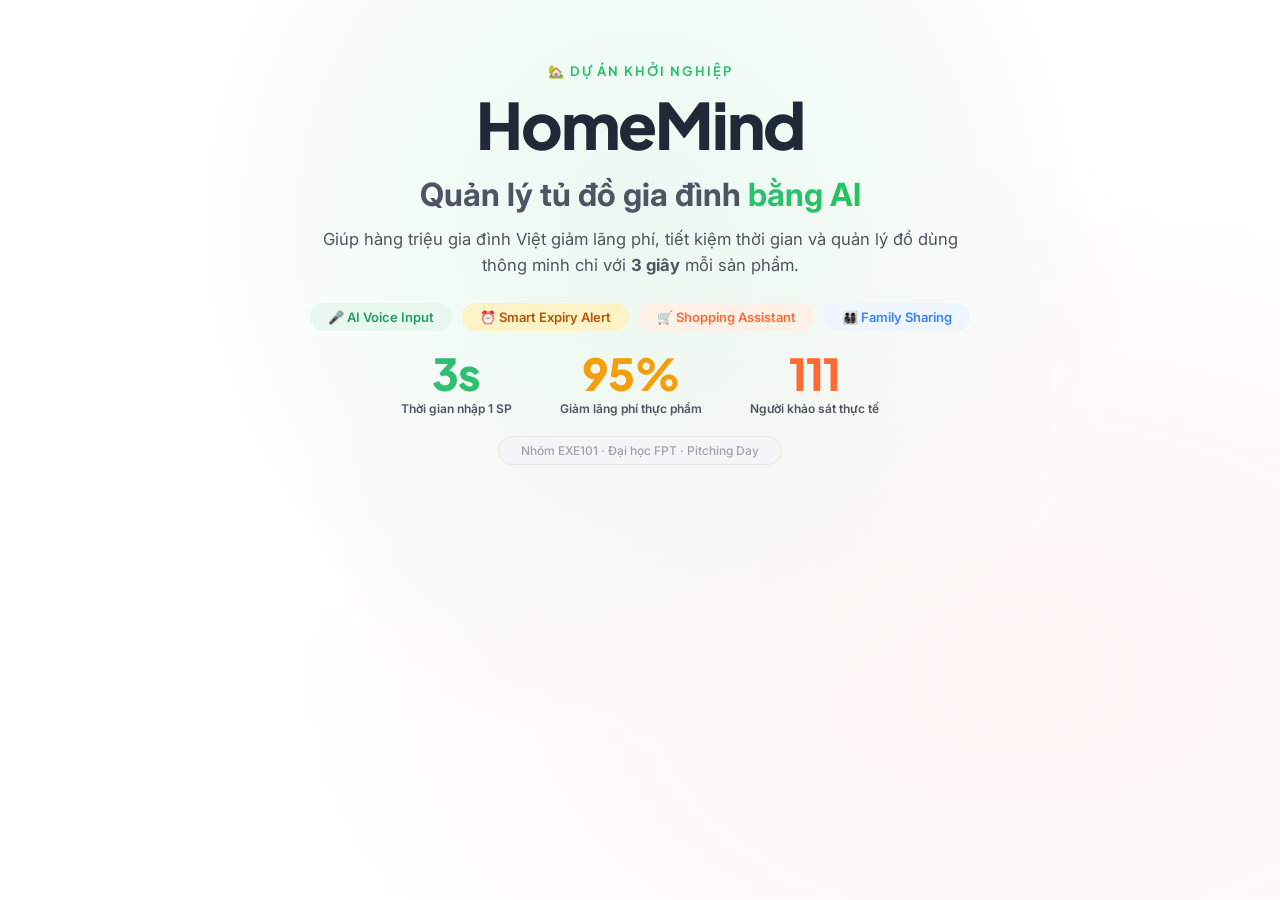
==== slide01.html @ c4db8494 "first commit" ====
<!DOCTYPE html><html lang="vi"><head><meta charset="UTF-8"><meta name="viewport" content="width=device-width,initial-scale=1.0"><title>HomeMind - Slide 1: Opening</title><link rel="stylesheet" href="assets/css/style.css"></head><body style="overflow:auto;"><section class="slide slide-opening active" style="overflow-y:auto;justify-content:flex-start;padding-top:60px;"><div class="slide-inner text-center"><span class="eyebrow">🏡 DỰ ÁN KHỞI NGHIỆP</span><h1>HomeMind</h1><div style="font-size:clamp(20px,2.5vw,32px);font-weight:700;color:var(--text-secondary);margin-bottom:12px;">Quản lý tủ đồ gia đình <span class="text-gradient">bằng AI</span></div><p class="lead mx-auto" style="max-width:640px;">Giúp hàng triệu gia đình Việt giảm lãng phí, tiết kiệm thời gian và quản lý đồ dùng thông minh chỉ với <strong>3 giây</strong> mỗi sản phẩm.</p><div style="margin:20px 0;display:flex;gap:10px;justify-content:center;flex-wrap:wrap;"><span class="tag" style="font-size:13px;padding:6px 18px;">🎤 AI Voice Input</span><span class="tag tag-gold" style="font-size:13px;padding:6px 18px;">⏰ Smart Expiry Alert</span><span class="tag tag-orange" style="font-size:13px;padding:6px 18px;">🛒 Shopping Assistant</span><span class="tag tag-blue" style="font-size:13px;padding:6px 18px;">👨‍👩‍👧‍👦 Family Sharing</span></div><div class="stat-row" style="gap:48px;"><div><div class="stat-value">3s</div><div class="stat-label">Thời gian nhập 1 SP</div></div><div><div class="stat-value gold">95%</div><div class="stat-label">Giảm lãng phí thực phẩm</div></div><div><div class="stat-value accent">111</div><div class="stat-label">Người khảo sát thực tế</div></div></div><div style="margin-top:20px;"><span style="display:inline-block;padding:6px 22px;border-radius:999px;border:1px solid var(--border);font-size:12px;color:var(--text-muted);background:var(--bg-soft);font-weight:500;">Nhóm EXE101 · Đại học FPT · Pitching Day</span></div></div></section></body></html>
---- assets/css/style.css ----
/* ══════════════════════════════════════════════════════════════════
   HomeMind Pitch Deck — Design System
   Inspired by: Keynote · Linear · Stripe · Airbnb
   ══════════════════════════════════════════════════════════════════ */

/* ─── Fonts ─── */
@import url('https://fonts.googleapis.com/css2?family=Inter:wght@300;400;500;600;700;800;900&family=Plus+Jakarta+Sans:wght@400;500;600;700;800&display=swap');

:root {
  --primary: #2FBF71;
  --primary-dark: #249C5C;
  --primary-light: #E8F8EF;
  --accent: #FF6B35;
  --accent-light: #FFF0E8;
  --white: #FFFFFF;
  --bg: #FAFBFC;
  --bg-card: #FFFFFF;
  --bg-soft: #F4F5F7;
  --border: #E5E7EB;
  --border-light: #F3F4F6;
  --text: #1F2937;
  --text-secondary: #4B5563;
  --text-muted: #9CA3AF;
  --danger: #EF4444;
  --warning: #F59E0B;
  --info: #3B82F6;
  --gold: #F59E0B;
  --gold-light: #FEF3C7;
  --radius-sm: 8px;
  --radius-md: 12px;
  --radius-lg: 16px;
  --radius-xl: 24px;
  --radius-full: 999px;
  --shadow-sm: 0 1px 3px rgba(0,0,0,0.06);
  --shadow-md: 0 4px 16px rgba(0,0,0,0.08);
  --shadow-lg: 0 8px 32px rgba(0,0,0,0.1);
  --shadow-xl: 0 16px 48px rgba(0,0,0,0.12);
  --font-heading: 'Plus Jakarta Sans', 'Inter', system-ui, -apple-system, sans-serif;
  --font-body: 'Inter', system-ui, -apple-system, sans-serif;
  --max-width: 1140px;
  --slide-padding: 40px 60px;
}

/* ─── Dark Mode Color Token Overrides ─── */
[data-theme="dark"] {
  --bg: #0B0F17;
  --bg-card: #151D2A;
  --bg-soft: #1E2838;
  --white: #0B0F17;
  --border: #2A364F;
  --border-light: #222D42;
  --text: #F3F4F6;
  --text-secondary: #9CA3AF;
  --text-muted: #6B7280;
  --primary-light: rgba(47, 191, 113, 0.15);
  --accent-light: rgba(255, 107, 53, 0.15);
  --shadow-sm: 0 2px 6px rgba(0,0,0,0.3);
  --shadow-md: 0 6px 20px rgba(0,0,0,0.4);
  --shadow-lg: 0 10px 36px rgba(0,0,0,0.5);
}

[data-theme="dark"] body {
  background: #0B0F17;
  color: #F3F4F6;
}

[data-theme="dark"] .slide-branding {
  background: rgba(21, 29, 42, 0.88);
  border-color: #2A364F;
  box-shadow: 0 4px 16px rgba(0, 0, 0, 0.3);
}

[data-theme="dark"] .slide-nav {
  background: rgba(21, 29, 42, 0.9);
  border-color: #2A364F;
  box-shadow: 0 8px 32px rgba(0, 0, 0, 0.5);
}

[data-theme="dark"] .slide::before {
  background: 
    radial-gradient(circle at 10% 20%, rgba(47, 191, 113, 0.08) 0%, transparent 45%),
    radial-gradient(circle at 90% 80%, rgba(255, 107, 53, 0.06) 0%, transparent 45%);
}

[data-theme="dark"] .slide-opening::before {
  background: 
    radial-gradient(ellipse at 50% 25%, rgba(47, 191, 113, 0.14) 0%, transparent 60%),
    radial-gradient(ellipse at 80% 75%, rgba(255, 107, 53, 0.09) 0%, transparent 60%);
}

[data-theme="dark"] .slide-dot {
  background: #2A364F;
}

[data-theme="dark"] .chart-card {
  background: #151D2A;
  border-color: #2A364F;
}

[data-theme="dark"] .chart-grid-line {
  background: #222D42;
}

[data-theme="dark"] .chart-pill-value {
  background: #1E2838;
  border-color: #2A364F;
  color: #F3F4F6;
}

*, *::before, *::after {
  box-sizing: border-box;
  margin: 0;
  padding: 0;
}

html {
  scroll-behavior: smooth;
}

body {
  font-family: var(--font-body);
  background: var(--white);
  color: var(--text);
  overflow: hidden;
  height: 100vh;
  width: 100vw;
  -webkit-font-smoothing: antialiased;
}

/* ─── Top Right Slide Branding Logos ─── */
.slide-branding {
  position: absolute;
  top: 24px;
  right: 36px;
  display: flex;
  align-items: center;
  gap: 14px;
  z-index: 100;
  background: rgba(255, 255, 255, 0.92);
  backdrop-filter: blur(14px) saturate(1.6);
  -webkit-backdrop-filter: blur(14px) saturate(1.6);
  padding: 8px 22px;
  border-radius: var(--radius-full);
  border: 1.5px solid var(--border);
  box-shadow: 0 4px 16px rgba(0, 0, 0, 0.07);
  transition: all 0.3s ease;
}

.slide-branding:hover {
  box-shadow: 0 6px 20px rgba(0, 0, 0, 0.1);
  border-color: rgba(47, 191, 113, 0.45);
  transform: translateY(-2px);
}

.brand-logo-fpt {
  height: 38px;
  width: auto;
  object-fit: contain;
  display: block;
}

.brand-divider {
  width: 1.5px;
  height: 28px;
  background: var(--border);
}

.brand-logo-project {
  height: 42px;
  width: auto;
  object-fit: contain;
  display: block;
}

/* ─── Slide Navigation ─── */
.slide-nav {
  position: fixed;
  bottom: 24px;
  left: 50%;
  transform: translateX(-50%);
  display: flex;
  align-items: center;
  gap: 12px;
  z-index: 1000;
  background: rgba(255, 255, 255, 0.9);
  backdrop-filter: blur(16px) saturate(1.5);
  -webkit-backdrop-filter: blur(16px) saturate(1.5);
  padding: 8px 20px;
  border-radius: var(--radius-full);
  border: 1px solid var(--border);
  box-shadow: var(--shadow-lg);
}

.slide-nav button {
  background: none;
  border: none;
  color: var(--text-secondary);
  cursor: pointer;
  height: 36px;
  padding: 0 12px;
  border-radius: var(--radius-full);
  display: flex;
  align-items: center;
  justify-content: center;
  font-size: 13px;
  font-weight: 600;
  transition: all 0.2s ease;
}

.slide-nav button:hover {
  background: var(--bg-soft);
  color: var(--text);
}

.slide-dots {
  display: flex;
  gap: 6px;
  align-items: center;
}

.slide-dot {
  width: 8px;
  height: 8px;
  border-radius: 50%;
  background: var(--border);
  cursor: pointer;
  transition: all 0.3s cubic-bezier(0.4, 0, 0.2, 1);
}

.slide-dot:hover {
  background: var(--text-muted);
}

.slide-dot.active {
  background: var(--primary);
  width: 24px;
  border-radius: 4px;
}

.slide-counter {
  font-size: 12px;
  color: var(--text-muted);
  font-weight: 600;
  min-width: 54px;
  text-align: center;
  font-family: var(--font-heading);
}

.auto-btn {
  background: var(--primary) !important;
  color: #fff !important;
  font-size: 12px !important;
  padding: 0 14px !important;
  font-weight: 600;
}

.auto-btn:hover {
  background: var(--primary-dark) !important;
  color: #fff !important;
}

.auto-btn.playing {
  background: var(--text-secondary) !important;
}

.fullscreen-btn {
  border: 1px solid var(--border) !important;
  font-size: 14px !important;
}

/* ─── Slides Wrapper & Layout ─── */
.slides-wrapper {
  display: flex;
  transition: transform 0.6s cubic-bezier(0.16, 1, 0.3, 1);
  height: 100vh;
  width: 100vw;
}

.slide {
  min-width: 100vw;
  height: 100vh;
  display: flex;
  flex-direction: column;
  justify-content: center;
  align-items: center;
  padding: 20px 48px 80px 48px;
  position: relative;
  overflow-y: auto;
}

.slide-inner {
  max-width: var(--max-width);
  width: 100%;
  margin: 0 auto;
  position: relative;
  z-index: 2;
}

.slide::before {
  content: '';
  position: absolute;
  top: 0;
  left: 0;
  right: 0;
  bottom: 0;
  background: 
    radial-gradient(circle at 10% 20%, rgba(47, 191, 113, 0.05) 0%, transparent 40%),
    radial-gradient(circle at 90% 80%, rgba(255, 107, 53, 0.04) 0%, transparent 40%);
  pointer-events: none;
  z-index: 0;
}

.slide-opening::before {
  background: 
    radial-gradient(ellipse at 50% 25%, rgba(47, 191, 113, 0.1) 0%, transparent 55%),
    radial-gradient(ellipse at 80% 75%, rgba(255, 107, 53, 0.06) 0%, transparent 55%);
}

.slide-closing::before {
  background: 
    radial-gradient(ellipse at 50% 40%, rgba(47, 191, 113, 0.09) 0%, transparent 60%);
}

/* ─── Typography & Headings ─── */
.eyebrow {
  font-family: var(--font-heading);
  font-size: 13px;
  font-weight: 700;
  text-transform: uppercase;
  letter-spacing: 2px;
  color: var(--primary);
  margin-bottom: 10px;
  display: inline-block;
}

.eyebrow-accent {
  color: var(--accent);
}

h1 {
  font-family: var(--font-heading);
  font-size: clamp(38px, 5vw, 68px);
  font-weight: 800;
  line-height: 1.12;
  letter-spacing: -0.03em;
  margin-bottom: 14px;
}

h2 {
  font-family: var(--font-heading);
  font-size: clamp(26px, 3.2vw, 42px);
  font-weight: 800;
  line-height: 1.2;
  letter-spacing: -0.02em;
  margin-bottom: 16px;
}

h3 {
  font-family: var(--font-heading);
  font-size: clamp(18px, 1.8vw, 24px);
  font-weight: 700;
  margin-bottom: 10px;
}

h4 {
  font-family: var(--font-heading);
  font-size: 15px;
  font-weight: 700;
  margin-bottom: 8px;
}

.lead {
  font-size: clamp(14px, 1.3vw, 18px);
  color: var(--text-secondary);
  line-height: 1.6;
  max-width: 720px;
  margin-bottom: 24px;
}

.text-gradient {
  background: linear-gradient(135deg, var(--primary), #22C55E);
  -webkit-background-clip: text;
  -webkit-text-fill-color: transparent;
  background-clip: text;
}

.text-gradient-accent {
  background: linear-gradient(135deg, var(--accent), #FF8A65);
  -webkit-background-clip: text;
  -webkit-text-fill-color: transparent;
  background-clip: text;
}

.text-gradient-gold {
  background: linear-gradient(135deg, #D97706, #F59E0B);
  -webkit-background-clip: text;
  -webkit-text-fill-color: transparent;
  background-clip: text;
}

.text-center { text-align: center; }
.mx-auto { margin-left: auto; margin-right: auto; }

/* ─── Grid & Card Layouts ─── */
.grid-2 { display: grid; grid-template-columns: 1fr 1fr; gap: 20px; }
.grid-3 { display: grid; grid-template-columns: 1fr 1fr 1fr; gap: 16px; }
.grid-4 { display: grid; grid-template-columns: repeat(4, 1fr); gap: 16px; }

.card {
  background: var(--bg-card);
  border: 1px solid var(--border);
  border-radius: var(--radius-lg);
  padding: 22px 24px;
  transition: all 0.25s ease;
  box-shadow: var(--shadow-sm);
}

.card:hover {
  border-color: rgba(47, 191, 113, 0.35);
  transform: translateY(-2px);
  box-shadow: var(--shadow-md);
}

.card-icon {
  font-size: 28px;
  margin-bottom: 10px;
  display: block;
}

.card-title {
  font-family: var(--font-heading);
  font-size: 15px;
  font-weight: 700;
  margin-bottom: 6px;
}

.card-desc {
  font-size: 13px;
  color: var(--text-secondary);
  line-height: 1.6;
}

.card-highlight {
  border-color: rgba(47, 191, 113, 0.35);
  background: linear-gradient(135deg, rgba(47, 191, 113, 0.05), transparent);
}

.card-number {
  font-family: var(--font-heading);
  font-size: 30px;
  font-weight: 800;
  color: var(--primary);
  margin-bottom: 4px;
  letter-spacing: -0.02em;
}

.card-number.gold { color: var(--gold); }
.card-number.accent { color: var(--accent); }

.card-label {
  font-size: 12px;
  color: var(--text-muted);
  text-transform: uppercase;
  letter-spacing: 0.8px;
  font-weight: 600;
}

/* ─── Tags & Badges ─── */
.tag {
  display: inline-flex;
  align-items: center;
  gap: 4px;
  padding: 4px 12px;
  border-radius: var(--radius-full);
  font-size: 12px;
  font-weight: 600;
  background: var(--primary-light);
  color: var(--primary-dark);
}

.tag-gold { background: #FEF3C7; color: #B45309; }
.tag-red { background: #FEF2F2; color: var(--danger); }
.tag-blue { background: #EFF6FF; color: var(--info); }
.tag-orange { background: var(--accent-light); color: var(--accent); }
.tag-gray { background: var(--bg-soft); color: var(--text-secondary); }

/* ─── Stats & Metrics ─── */
.stat-row {
  display: flex;
  gap: 36px;
  justify-content: center;
  margin: 20px 0;
}

.stat-value {
  font-family: var(--font-heading);
  font-size: clamp(30px, 3.6vw, 44px);
  font-weight: 800;
  color: var(--primary);
  letter-spacing: -0.02em;
  line-height: 1;
}

.stat-value.gold { color: var(--gold); }
.stat-value.accent { color: var(--accent); }

.stat-label {
  font-size: 12px;
  color: var(--text-secondary);
  margin-top: 6px;
  font-weight: 600;
}

/* ─── Comparison Component ─── */
.comparison {
  display: grid;
  grid-template-columns: 1fr 1fr;
  gap: 16px;
}

.comp-item {
  padding: 20px 22px;
  border-radius: var(--radius-lg);
  background: var(--bg-card);
  border: 1px solid var(--border);
}

.comp-item.old { border-color: rgba(239, 68, 68, 0.2); background: rgba(239, 68, 68, 0.02); }
.comp-item.new { border-color: rgba(47, 191, 113, 0.3); background: rgba(47, 191, 113, 0.03); }

.comp-label {
  font-size: 12px;
  text-transform: uppercase;
  letter-spacing: 1.5px;
  font-weight: 800;
  margin-bottom: 12px;
}

.comp-label.old { color: var(--danger); }
.comp-label.new { color: var(--primary); }

.comp-metric {
  display: flex;
  justify-content: space-between;
  padding: 6px 0;
  border-bottom: 1px solid var(--border-light);
  font-size: 13px;
}

.comp-metric:last-child { border-bottom: none; }

/* ─── Product Demo & Steps ─── */
.steps {
  display: flex;
  gap: 16px;
  margin: 18px 0;
}

.step {
  flex: 1;
  background: var(--bg-card);
  border: 1px solid var(--border);
  border-radius: var(--radius-lg);
  padding: 20px 16px;
  text-align: center;
  position: relative;
}

.step-num {
  width: 36px;
  height: 36px;
  border-radius: 50%;
  background: var(--primary);
  color: #fff;
  display: flex;
  align-items: center;
  justify-content: center;
  font-weight: 800;
  font-size: 16px;
  margin: 0 auto 10px;
  font-family: var(--font-heading);
}

.step-title {
  font-family: var(--font-heading);
  font-weight: 700;
  font-size: 14px;
  margin-bottom: 6px;
}

.step-desc {
  font-size: 12px;
  color: var(--text-secondary);
  line-height: 1.5;
}

.step-arrow {
  position: absolute;
  right: -16px;
  top: 50%;
  transform: translateY(-50%);
  font-size: 18px;
  color: var(--text-muted);
  z-index: 5;
}

.phone-mock {
  width: 200px;
  height: 380px;
  background: #0F172A;
  border-radius: 32px;
  border: 4px solid #1E293B;
  padding: 8px;
  position: relative;
  margin: 0 auto;
  box-shadow: var(--shadow-xl);
}

.phone-frame-real {
  width: 195px;
  height: 385px;
  background: #0F172A;
  border-radius: 32px;
  border: 4px solid #1E293B;
  padding: 6px;
  box-shadow: 0 14px 36px rgba(0, 0, 0, 0.16);
  position: relative;
  overflow: hidden;
  transition: all 0.3s ease;
  background: #fff;
}

.phone-frame-real:hover {
  transform: translateY(-4px) scale(1.03);
  box-shadow: 0 18px 44px rgba(47, 191, 113, 0.35);
  border-color: var(--primary);
}

.phone-screen-img {
  width: 100%;
  height: 100%;
  object-fit: cover;
  object-position: top center;
  border-radius: 22px;
  display: block;
}

.phone-screen {
  width: 100%;
  height: 100%;
  background: #0F172A;
  border-radius: 22px;
  padding: 10px 10px;
  display: flex;
  flex-direction: column;
  gap: 5px;
  color: #F8FAFC;
  font-size: 10.5px;
  overflow: hidden;
}

.phone-notch {
  width: 80px;
  height: 16px;
  background: #0F172A;
  border-radius: 0 0 10px 10px;
  margin: -8px auto 4px;
  position: relative;
  z-index: 2;
}

.phone-time {
  font-size: 9.5px;
  color: #64748B;
  text-align: center;
  margin-bottom: 2px;
}

.phone-pulse {
  animation: phonePulse 3s ease-in-out infinite;
}

@keyframes phonePulse {
  0%, 100% { box-shadow: 0 20px 40px rgba(0,0,0,0.15); }
  50% { box-shadow: 0 20px 50px rgba(47,191,113,0.25); }
}

/* ─── Split Layout ─── */
.split {
  display: grid;
  grid-template-columns: 1fr 1fr;
  gap: 24px;
  align-items: start;
}

.split-item {
  padding: 24px;
  border-radius: var(--radius-lg);
}

.split-item.problem {
  background: rgba(239, 68, 68, 0.04);
  border: 1px solid rgba(239, 68, 68, 0.15);
}

.split-item.solution {
  background: rgba(47, 191, 113, 0.04);
  border: 1px solid rgba(47, 191, 113, 0.15);
}

/* ─── Timeline / Roadmap ─── */
.timeline {
  position: relative;
  padding: 12px 0;
}

.timeline::before {
  content: '';
  position: absolute;
  left: 18px;
  top: 0;
  bottom: 0;
  width: 2px;
  background: var(--border);
}

.timeline-item {
  position: relative;
  padding-left: 48px;
  margin-bottom: 16px;
}

.timeline-dot {
  position: absolute;
  left: 11px;
  top: 2px;
  width: 16px;
  height: 16px;
  border-radius: 50%;
  background: var(--primary);
  border: 3px solid var(--primary-light);
}

.timeline-dot.gold { background: var(--gold); border-color: #FEF3C7; }
.timeline-dot.orange { background: var(--accent); border-color: var(--accent-light); }

.timeline-title {
  font-family: var(--font-heading);
  font-weight: 700;
  font-size: 13.5px;
}

.timeline-desc {
  font-size: 12px;
  color: var(--text-secondary);
  margin-top: 2px;
}

/* ─── Team Cards with Real Photos ─── */
.team-grid {
  display: grid;
  grid-template-columns: repeat(6, 1fr);
  gap: 12px;
}

.team-grid-detailed {
  display: grid;
  grid-template-columns: repeat(3, 1fr);
  gap: 20px;
}

.team-card {
  background: var(--bg-card);
  border: 1px solid var(--border);
  border-radius: var(--radius-lg);
  padding: 18px 10px;
  text-align: center;
  transition: all 0.3s ease;
  box-shadow: var(--shadow-sm);
  display: flex;
  flex-direction: column;
  align-items: center;
}

.team-card-detailed {
  background: var(--bg-card);
  border: 1px solid var(--border);
  border-radius: var(--radius-xl);
  padding: 18px;
  display: flex;
  gap: 16px;
  align-items: center;
  transition: all 0.3s cubic-bezier(0.4, 0, 0.2, 1);
  box-shadow: var(--shadow-sm);
  position: relative;
  overflow: hidden;
}

.team-card-detailed::before {
  content: '';
  position: absolute;
  top: 0;
  left: 0;
  bottom: 0;
  width: 4px;
  background: linear-gradient(180deg, var(--primary), var(--accent));
  opacity: 0;
  transition: opacity 0.3s ease;
}

.team-card:hover, .team-card-detailed:hover {
  border-color: rgba(47, 191, 113, 0.4);
  transform: translateY(-4px);
  box-shadow: 0 14px 32px rgba(0, 0, 0, 0.09);
}

.team-card-detailed:hover::before {
  opacity: 1;
}

.team-photo {
  width: 68px;
  height: 68px;
  border-radius: 50%;
  object-fit: cover;
  object-position: center 15%;
  border: 3px solid var(--primary-light);
  box-shadow: var(--shadow-sm);
  margin-bottom: 10px;
  background: var(--bg-soft);
  transition: transform 0.3s ease;
}

.team-photo-lg {
  width: 130px;
  height: 150px;
  border-radius: 16px;
  object-fit: cover;
  object-position: center 15%;
  border: 3px solid var(--primary-light);
  box-shadow: 0 6px 16px rgba(0, 0, 0, 0.08);
  flex-shrink: 0;
  background: var(--bg-soft);
  transition: all 0.3s ease;
}

.team-card:hover .team-photo, .team-card-detailed:hover .team-photo-lg {
  transform: scale(1.04);
  border-color: var(--primary);
  box-shadow: 0 8px 24px rgba(47, 191, 113, 0.2);
}

.team-name {
  font-family: var(--font-heading);
  font-weight: 800;
  font-size: 16px;
  color: var(--text);
  margin-bottom: 2px;
}

.team-role {
  font-size: 12px;
  color: var(--primary-dark);
  font-weight: 700;
  background: var(--primary-light);
  padding: 4px 12px;
  border-radius: var(--radius-full);
  display: inline-block;
  margin: 4px 0 8px;
}

/* ─── Fundraising Progress Bars ─── */
.fund-bar {
  display: flex;
  align-items: center;
  gap: 10px;
  margin-bottom: 8px;
}

.fund-label {
  width: 145px;
  font-size: 12px;
  font-weight: 600;
  text-align: right;
  flex-shrink: 0;
}

.fund-track {
  flex: 1;
  height: 24px;
  background: var(--bg-soft);
  border-radius: var(--radius-full);
  overflow: hidden;
  position: relative;
}

.fund-fill {
  height: 100%;
  border-radius: var(--radius-full);
  display: flex;
  align-items: center;
  justify-content: center;
  font-size: 11px;
  font-weight: 800;
  color: #fff;
  min-width: 42px;
  transition: width 0.6s ease;
}

.progress-track {
  height: 6px;
  background: var(--border);
  border-radius: 3px;
  margin: 6px 0;
}

.progress-fill {
  height: 100%;
  border-radius: 3px;
  background: var(--primary);
}

.progress-fill.gold { background: var(--gold); }
.progress-fill.accent { background: var(--accent); }

/* ─── Financial Charts Styling ─── */
.chart-card {
  background: var(--bg-card);
  border: 1px solid var(--border);
  border-radius: var(--radius-lg);
  padding: 20px 22px;
  box-shadow: var(--shadow-sm);
}

.chart-wrapper {
  position: relative;
  height: 170px;
  margin-top: 14px;
  display: flex;
  align-items: flex-end;
  padding: 0 10px 24px 44px;
  border-bottom: 2px solid var(--border);
}

.chart-y-axis {
  position: absolute;
  left: 0;
  top: 0;
  bottom: 24px;
  display: flex;
  flex-direction: column;
  justify-content: space-between;
  font-size: 10px;
  color: var(--text-muted);
  font-weight: 600;
  min-width: 36px;
}

.chart-grid-line {
  position: absolute;
  left: 44px;
  right: 10px;
  height: 1px;
  background: var(--border-light);
  pointer-events: none;
}

.chart-bars {
  display: flex;
  width: 100%;
  height: 100%;
  align-items: flex-end;
  gap: 20px;
  position: relative;
  z-index: 2;
}

.chart-bar-col {
  flex: 1;
  display: flex;
  flex-direction: column;
  align-items: center;
  height: 100%;
  justify-content: flex-end;
  position: relative;
}

.chart-pill-value {
  font-size: 11px;
  font-weight: 800;
  color: var(--text);
  margin-bottom: 6px;
  background: var(--bg-soft);
  padding: 2px 8px;
  border-radius: var(--radius-full);
  border: 1px solid var(--border);
  white-space: nowrap;
  font-family: var(--font-heading);
}

.chart-pill-value.primary {
  color: var(--primary-dark);
  background: var(--primary-light);
  border-color: rgba(47, 191, 113, 0.3);
}

.chart-pill-value.accent {
  color: var(--accent);
  background: var(--accent-light);
  border-color: rgba(255, 107, 53, 0.3);
}

.chart-bar-fill {
  width: 100%;
  max-width: 54px;
  border-radius: 6px 6px 0 0;
  transition: height 0.6s cubic-bezier(0.16, 1, 0.3, 1);
  position: relative;
}

.chart-bar-fill.primary {
  background: linear-gradient(180deg, var(--primary), var(--primary-dark));
  box-shadow: 0 4px 12px rgba(47, 191, 113, 0.25);
}

.chart-bar-fill.accent {
  background: linear-gradient(180deg, var(--accent), #FF8A65);
  box-shadow: 0 4px 12px rgba(255, 107, 53, 0.25);
}

.chart-x-label {
  position: absolute;
  bottom: -22px;
  font-size: 10.5px;
  color: var(--text-secondary);
  font-weight: 600;
  white-space: nowrap;
}

/* ─── Slide Entry Animation ─── */
@keyframes fadeInUp {
  from {
    opacity: 0;
    transform: translateY(20px);
  }
  to {
    opacity: 1;
    transform: translateY(0);
  }
}

.slide.active .slide-inner > * {
  animation: fadeInUp 0.45s ease both;
}

.slide.active .slide-inner > *:nth-child(1) { animation-delay: 0.04s; }
.slide.active .slide-inner > *:nth-child(2) { animation-delay: 0.08s; }
.slide.active .slide-inner > *:nth-child(3) { animation-delay: 0.12s; }
.slide.active .slide-inner > *:nth-child(4) { animation-delay: 0.16s; }
.slide.active .slide-inner > *:nth-child(5) { animation-delay: 0.20s; }
.slide.active .slide-inner > *:nth-child(6) { animation-delay: 0.24s; }
.slide.active .slide-inner > *:nth-child(7) { animation-delay: 0.28s; }

/* ─── Responsive Adjustments ─── */
@media (max-width: 1024px) {
  .team-grid { grid-template-columns: repeat(3, 1fr); }
  .team-grid-detailed { grid-template-columns: repeat(2, 1fr); }
  :root { --slide-padding: 30px 24px; }
  .slide-branding { top: 20px; right: 24px; }
}

@media (max-width: 768px) {
  :root { --slide-padding: 24px 16px; }
  .slide { justify-content: flex-start; padding-top: 56px; }
  .grid-2, .grid-3, .grid-4, .split, .team-grid-detailed { grid-template-columns: 1fr; }
  .team-grid { grid-template-columns: repeat(2, 1fr); }
  .steps { flex-direction: column; }
  .step-arrow { display: none; }
  .stat-row { flex-wrap: wrap; gap: 16px; }
  .phone-mock { width: 200px; height: 380px; }
  .fund-bar { flex-direction: column; align-items: stretch; gap: 4px; }
  .fund-label { width: auto; text-align: left; }
  .comparison { grid-template-columns: 1fr; }
  .slide-branding.mb-24 { margin-bottom: 24px !important; }
  .mb-20 { margin-bottom: 20px !important; }
  .mb-16 { margin-bottom: 16px !important; }
  .mt-20 { margin-top: 20px !important; }
  .mt-24 { margin-top: 24px !important; }
  .slide-branding { 
    top: 14px; 
    right: 16px; 
    padding: 4px 10px; 
    gap: 8px; 
  }
  .brand-logo-fpt { height: 20px; }
  .brand-logo-project { height: 22px; }
}

/* ─── Print / PDF Export Styles ─── */
@media print {
  .slide-nav, #demo-bar { display: none !important; }
  body { overflow: visible !important; height: auto !important; width: auto !important; }
  .slides-wrapper { display: block !important; transform: none !important; }
  .slide { 
    min-width: 100% !important; 
    page-break-after: always !important; 
    height: 100vh !important; 
    padding: 40px !important;
    display: flex !important;
    align-items: center !important;
    justify-content: center !important;
  }
  .slide::before { display: none !important; }
  .slide-inner > * { animation: none !important; }
  .slide-branding { top: 20px !important; right: 30px !important; }
}
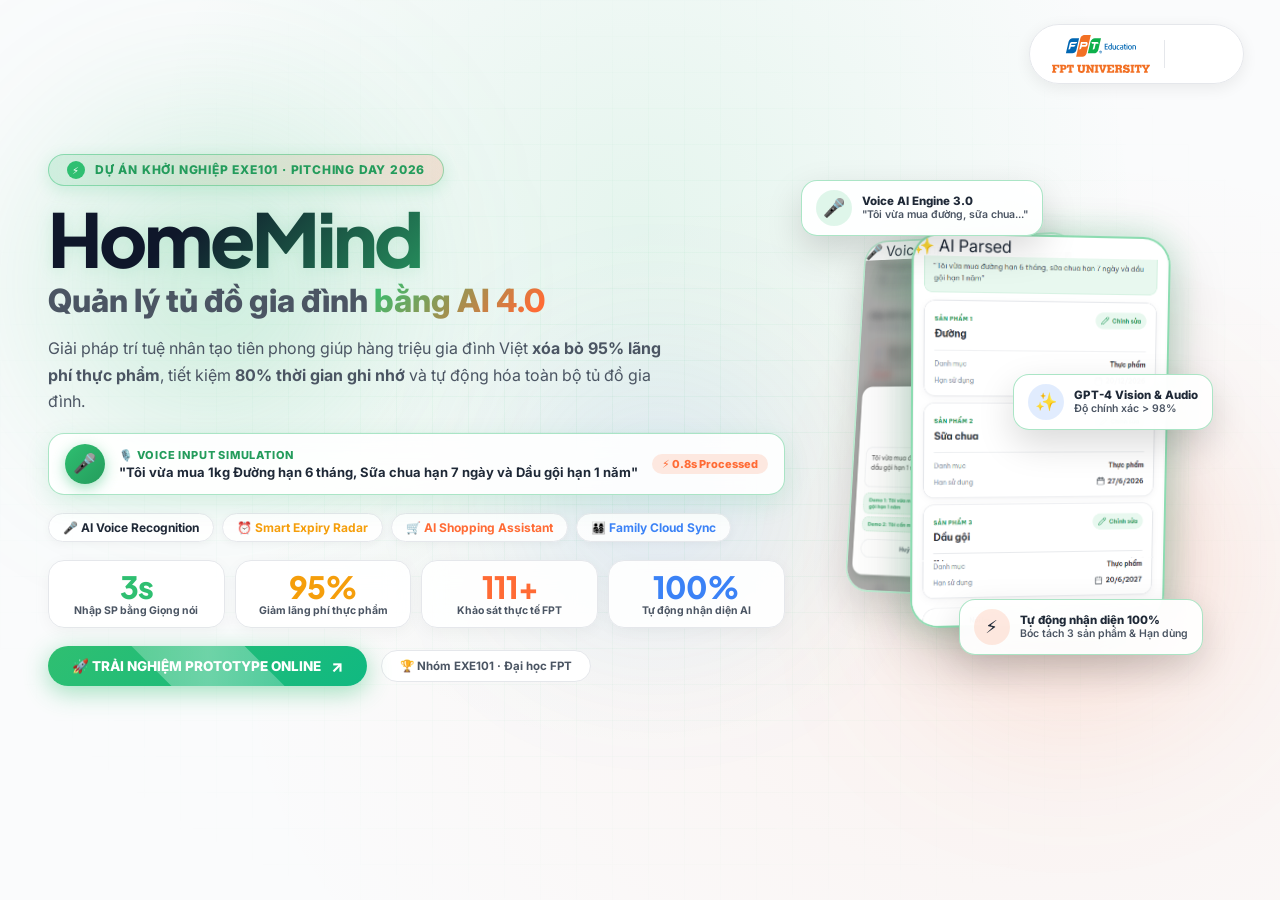
==== commit be8eecc9: "update slid" ====
--- a/slide01.html
+++ b/slide01.html
@@ -1 +1,163 @@
-<!DOCTYPE html><html lang="vi"><head><meta charset="UTF-8"><meta name="viewport" content="width=device-width,initial-scale=1.0"><title>HomeMind - Slide 1: Opening</title><link rel="stylesheet" href="assets/css/style.css"></head><body style="overflow:auto;"><section class="slide slide-opening active" style="overflow-y:auto;justify-content:flex-start;padding-top:60px;"><div class="slide-inner text-center"><span class="eyebrow">🏡 DỰ ÁN KHỞI NGHIỆP</span><h1>HomeMind</h1><div style="font-size:clamp(20px,2.5vw,32px);font-weight:700;color:var(--text-secondary);margin-bottom:12px;">Quản lý tủ đồ gia đình <span class="text-gradient">bằng AI</span></div><p class="lead mx-auto" style="max-width:640px;">Giúp hàng triệu gia đình Việt giảm lãng phí, tiết kiệm thời gian và quản lý đồ dùng thông minh chỉ với <strong>3 giây</strong> mỗi sản phẩm.</p><div style="margin:20px 0;display:flex;gap:10px;justify-content:center;flex-wrap:wrap;"><span class="tag" style="font-size:13px;padding:6px 18px;">🎤 AI Voice Input</span><span class="tag tag-gold" style="font-size:13px;padding:6px 18px;">⏰ Smart Expiry Alert</span><span class="tag tag-orange" style="font-size:13px;padding:6px 18px;">🛒 Shopping Assistant</span><span class="tag tag-blue" style="font-size:13px;padding:6px 18px;">👨‍👩‍👧‍👦 Family Sharing</span></div><div class="stat-row" style="gap:48px;"><div><div class="stat-value">3s</div><div class="stat-label">Thời gian nhập 1 SP</div></div><div><div class="stat-value gold">95%</div><div class="stat-label">Giảm lãng phí thực phẩm</div></div><div><div class="stat-value accent">111</div><div class="stat-label">Người khảo sát thực tế</div></div></div><div style="margin-top:20px;"><span style="display:inline-block;padding:6px 22px;border-radius:999px;border:1px solid var(--border);font-size:12px;color:var(--text-muted);background:var(--bg-soft);font-weight:500;">Nhóm EXE101 · Đại học FPT · Pitching Day</span></div></div></section></body></html>+<!DOCTYPE html>
+<html lang="vi">
+<head>
+  <meta charset="UTF-8">
+  <meta name="viewport" content="width=device-width, initial-scale=1.0">
+  <title>HomeMind — Slide 1: Opening (Ultra Hero)</title>
+  <link rel="stylesheet" href="assets/css/style.css">
+</head>
+<body style="overflow:auto; background: var(--bg);">
+
+  <section class="slide slide-opening active" style="min-height:100vh; justify-content:center;">
+    <!-- Background Cyber Mesh Grid Overlay -->
+    <div class="hero-bg-grid"></div>
+
+    <!-- Top Right Branding Bar -->
+    <div class="slide-branding">
+      <img src="assets/images/logo/Logo_FPT.svg" alt="FPT University" class="brand-logo-fpt">
+      <div class="brand-divider"></div>
+      <img src="assets/images/logo/logo.png" alt="HomeMind Logo" class="brand-logo-project">
+    </div>
+
+    <div class="slide-inner hero-slide-container">
+      <!-- 3 Ambient Glowing Orbs -->
+      <div class="hero-glow-orb-main glow-emerald"></div>
+      <div class="hero-glow-orb-main glow-amber"></div>
+      <div class="hero-glow-orb-main glow-cyan"></div>
+
+      <div class="hero-grid-ultra">
+        <!-- Left Column: Headline, Live Simulator, Chips, Metrics, CTA -->
+        <div class="hero-content-ultra">
+          <!-- Shimmering Pill Badge -->
+          <div class="hero-pill-shimmer">
+            <span class="pulse-badge-icon">⚡</span>
+            <span>DỰ ÁN KHỞI NGHIỆP EXE101 · PITCHING DAY 2026</span>
+          </div>
+
+          <!-- Giant Title -->
+          <h1 class="hero-title-giant">HomeMind</h1>
+          <div class="hero-subtitle-ultra">
+            Quản lý tủ đồ gia đình <span class="text-gradient-shimmer">bằng AI 4.0</span>
+          </div>
+
+          <!-- Lead Paragraph -->
+          <p class="hero-lead-ultra">
+            Giải pháp trí tuệ nhân tạo tiên phong giúp hàng triệu gia đình Việt <strong>xóa bỏ 95% lãng phí thực phẩm</strong>, tiết kiệm <strong>80% thời gian ghi nhớ</strong> và tự động hóa toàn bộ tủ đồ gia đình.
+          </p>
+
+          <!-- Live Speech Simulator Pill -->
+          <div class="live-voice-sim-box">
+            <div class="sim-mic-btn" title="Trải nghiệm Voice Input AI">🎤</div>
+            <div class="sim-content">
+              <div class="sim-label">
+                <span>🎙️ Voice Input Simulation</span>
+                <div class="voice-wave-bars" style="height:10px;">
+                  <span></span><span></span><span></span><span></span><span></span>
+                </div>
+              </div>
+              <div class="sim-speech-text">
+                "Tôi vừa mua 1kg Đường hạn 6 tháng, Sữa chua hạn 7 ngày và Dầu gội hạn 1 năm"
+              </div>
+            </div>
+            <div class="sim-badge-time">⚡ 0.8s Processed</div>
+          </div>
+
+          <!-- Feature Chips -->
+          <div class="hero-chips-row">
+            <span class="hero-chip">🎤 AI Voice Recognition</span>
+            <span class="hero-chip" style="color:var(--gold);">⏰ Smart Expiry Radar</span>
+            <span class="hero-chip" style="color:var(--accent);">🛒 AI Shopping Assistant</span>
+            <span class="hero-chip" style="color:var(--info);">👨‍👩‍👧‍👦 Family Cloud Sync</span>
+          </div>
+
+          <!-- 4-Column Ultra Stat Cards -->
+          <div class="hero-stats-4col">
+            <div class="ultra-stat-card">
+              <div class="stat-glow-num">3s</div>
+              <div class="stat-glow-label">Nhập SP bằng Giọng nói</div>
+            </div>
+            <div class="ultra-stat-card">
+              <div class="stat-glow-num gold">95%</div>
+              <div class="stat-glow-label">Giảm lãng phí thực phẩm</div>
+            </div>
+            <div class="ultra-stat-card">
+              <div class="stat-glow-num accent">111+</div>
+              <div class="stat-glow-label">Khảo sát thực tế FPT</div>
+            </div>
+            <div class="ultra-stat-card">
+              <div class="stat-glow-num blue">100%</div>
+              <div class="stat-glow-label">Tự động nhận diện AI</div>
+            </div>
+          </div>
+
+          <!-- Action CTA & Team Meta -->
+          <div class="hero-actions-row">
+            <a href="https://demo-home-mind.vercel.app/" target="_blank" class="btn-hero-launch">
+              <span>🚀 TRẢI NGHIỆM PROTOTYPE ONLINE</span>
+              <span style="font-size:16px;">↗</span>
+            </a>
+            <div class="meta-group-badge">
+              <span>🏆 Nhóm EXE101 · Đại học FPT</span>
+            </div>
+          </div>
+        </div>
+
+        <!-- Right Column: Dual Overlapping 3D Phone Mockups -->
+        <div class="hero-dual-mockup-container">
+          <!-- Back Phone: Voice Recording State -->
+          <div class="phone-card-back">
+            <div class="mockup-header-bar">
+              <div class="mockup-dots">
+                <span class="m-dot dot-red"></span>
+                <span class="m-dot dot-yellow"></span>
+                <span class="m-dot dot-green"></span>
+              </div>
+              <div class="mockup-title-badge">🎤 Voice Input</div>
+            </div>
+            <img src="assets/images/demo/demo_voice_listening.png" alt="HomeMind Voice Listening" class="mockup-img-fit">
+          </div>
+
+          <!-- Front Phone: AI Auto Confirmation State -->
+          <div class="phone-card-front">
+            <div class="mockup-header-bar">
+              <div class="mockup-dots">
+                <span class="m-dot dot-red"></span>
+                <span class="m-dot dot-yellow"></span>
+                <span class="m-dot dot-green"></span>
+              </div>
+              <div class="mockup-title-badge">✨ AI Parsed</div>
+            </div>
+            <img src="assets/images/demo/demo_ai_confirmation.png" alt="HomeMind AI Result" class="mockup-img-fit">
+          </div>
+
+          <!-- Floating Hologram Badges -->
+          <div class="holo-floating-badge holo-pos-top-left">
+            <div class="holo-icon-circle">🎤</div>
+            <div>
+              <div class="holo-title">Voice AI Engine 3.0</div>
+              <div class="holo-sub">"Tôi vừa mua đường, sữa chua..."</div>
+            </div>
+          </div>
+
+          <div class="holo-floating-badge holo-pos-center-right">
+            <div class="holo-icon-circle holo-icon-blue">✨</div>
+            <div>
+              <div class="holo-title">GPT-4 Vision & Audio</div>
+              <div class="holo-sub">Độ chính xác > 98%</div>
+            </div>
+          </div>
+
+          <div class="holo-floating-badge holo-pos-bottom-right">
+            <div class="holo-icon-circle holo-icon-orange">⚡</div>
+            <div>
+              <div class="holo-title">Tự động nhận diện 100%</div>
+              <div class="holo-sub">Bóc tách 3 sản phẩm & Hạn dùng</div>
+            </div>
+          </div>
+        </div>
+      </div>
+    </div>
+  </section>
+
+</body>
+</html>
--- a/assets/css/style.css
+++ b/assets/css/style.css
@@ -1096,21 +1096,644 @@
   .brand-logo-project { height: 22px; }
 }
 
-/* ─── Print / PDF Export Styles ─── */
+/* ─── Print / PDF Export Styles (A4 Landscape) ─── */
 @media print {
-  .slide-nav, #demo-bar { display: none !important; }
-  body { overflow: visible !important; height: auto !important; width: auto !important; }
-  .slides-wrapper { display: block !important; transform: none !important; }
+  @page {
+    size: A4 landscape;
+    margin: 0;
+  }
+  
+  * {
+    -webkit-print-color-adjust: exact !important;
+    print-color-adjust: exact !important;
+  }
+
+  html, body {
+    width: 297mm !important;
+    height: auto !important;
+    overflow: visible !important;
+    background: var(--bg) !important;
+  }
+
+  .slide-nav, #demo-bar {
+    display: none !important;
+  }
+
+  .slides-wrapper {
+    display: block !important;
+    transform: none !important;
+    width: 297mm !important;
+    height: auto !important;
+  }
+
   .slide { 
-    min-width: 100% !important; 
+    width: 297mm !important;
+    height: 210mm !important;
+    min-width: 297mm !important;
+    max-width: 297mm !important;
+    box-sizing: border-box !important;
     page-break-after: always !important; 
-    height: 100vh !important; 
-    padding: 40px !important;
+    break-after: page !important; 
+    page-break-inside: avoid !important;
+    break-inside: avoid !important;
     display: flex !important;
     align-items: center !important;
     justify-content: center !important;
+    padding: 20mm 20mm 16mm 20mm !important;
+    position: relative !important;
+    overflow: hidden !important;
   }
-  .slide::before { display: none !important; }
-  .slide-inner > * { animation: none !important; }
-  .slide-branding { top: 20px !important; right: 30px !important; }
-}
+
+  .slide-inner {
+    max-width: 100% !important;
+    width: 100% !important;
+    margin: 0 auto !important;
+  }
+
+  .slide-inner > * { 
+    animation: none !important; 
+  }
+
+  .slide-branding { 
+    top: 12mm !important; 
+    right: 16mm !important; 
+  }
+}
+
+
+
+/* ══════════════════════════════════════════════════════════════════
+   HERO SLIDE 1: ULTRA-IMPRESSIVE HIGH-TECH DESIGN SYSTEM
+   ══════════════════════════════════════════════════════════════════ */
+
+/* Mesh Grid Background Overlay */
+.hero-bg-grid {
+  position: absolute;
+  top: 0; left: 0; right: 0; bottom: 0;
+  background-image: 
+    linear-gradient(to right, rgba(47, 191, 113, 0.06) 1px, transparent 1px),
+    linear-gradient(to bottom, rgba(47, 191, 113, 0.06) 1px, transparent 1px);
+  background-size: 36px 36px;
+  mask-image: radial-gradient(ellipse at center, rgba(0,0,0,1) 0%, rgba(0,0,0,0) 80%);
+  -webkit-mask-image: radial-gradient(ellipse at center, rgba(0,0,0,1) 0%, rgba(0,0,0,0) 80%);
+  pointer-events: none;
+  z-index: 1;
+}
+
+/* Hero Slide Container */
+.hero-slide-container {
+  position: relative;
+  width: 100%;
+  max-width: 1240px;
+  margin: 0 auto;
+  padding: 10px 0;
+  z-index: 2;
+}
+
+.hero-grid-ultra {
+  display: grid;
+  grid-template-columns: 1.12fr 0.88fr;
+  gap: 36px;
+  align-items: center;
+}
+
+@media (max-width: 1024px) {
+  .hero-grid-ultra {
+    grid-template-columns: 1fr;
+    gap: 28px;
+  }
+}
+
+/* Glowing Ambient Orbs */
+.hero-glow-orb-main {
+  position: absolute;
+  border-radius: 50%;
+  filter: blur(85px);
+  pointer-events: none;
+  z-index: 0;
+  opacity: 0.7;
+}
+
+.glow-emerald {
+  width: 440px;
+  height: 440px;
+  top: -80px;
+  left: -60px;
+  background: radial-gradient(circle, rgba(47, 191, 113, 0.35) 0%, rgba(47, 191, 113, 0) 70%);
+  animation: orbFloatMain 10s ease-in-out infinite alternate;
+}
+
+.glow-amber {
+  width: 380px;
+  height: 380px;
+  bottom: -60px;
+  right: -30px;
+  background: radial-gradient(circle, rgba(255, 107, 53, 0.28) 0%, rgba(255, 107, 53, 0) 70%);
+  animation: orbFloatMain 8s ease-in-out infinite alternate-reverse;
+}
+
+.glow-cyan {
+  width: 320px;
+  height: 320px;
+  top: 35%;
+  left: 38%;
+  background: radial-gradient(circle, rgba(59, 130, 246, 0.22) 0%, rgba(59, 130, 246, 0) 70%);
+  animation: orbFloatMain 12s ease-in-out infinite alternate;
+}
+
+@keyframes orbFloatMain {
+  0% { transform: scale(1) translate(0, 0); }
+  50% { transform: scale(1.15) translate(25px, -20px); }
+  100% { transform: scale(0.95) translate(-15px, 15px); }
+}
+
+/* Left Hero Content */
+.hero-content-ultra {
+  position: relative;
+  z-index: 3;
+  text-align: left;
+}
+
+/* Shimmer Pill Badge */
+.hero-pill-shimmer {
+  display: inline-flex;
+  align-items: center;
+  gap: 10px;
+  padding: 6px 18px;
+  border-radius: var(--radius-full);
+  background: linear-gradient(90deg, rgba(47, 191, 113, 0.16), rgba(255, 107, 53, 0.16), rgba(47, 191, 113, 0.16));
+  background-size: 200% 100%;
+  animation: shimmerGradient 4s linear infinite;
+  border: 1px solid rgba(47, 191, 113, 0.45);
+  color: var(--primary-dark);
+  font-size: 12px;
+  font-weight: 800;
+  letter-spacing: 0.8px;
+  margin-bottom: 14px;
+  box-shadow: 0 4px 16px rgba(47, 191, 113, 0.18);
+  backdrop-filter: blur(10px);
+}
+
+[data-theme="dark"] .hero-pill-shimmer {
+  color: #4ADE80;
+  border-color: rgba(74, 222, 128, 0.5);
+  box-shadow: 0 4px 20px rgba(74, 222, 128, 0.25);
+}
+
+@keyframes shimmerGradient {
+  0% { background-position: 0% 50%; }
+  100% { background-position: 200% 50%; }
+}
+
+.pulse-badge-icon {
+  display: flex;
+  align-items: center;
+  justify-content: center;
+  width: 18px;
+  height: 18px;
+  border-radius: 50%;
+  background: var(--primary);
+  color: #fff;
+  font-size: 10px;
+  animation: pulseGlow 1.5s infinite;
+}
+
+@keyframes pulseGlow {
+  0% { box-shadow: 0 0 0 0 rgba(47, 191, 113, 0.8); }
+  70% { box-shadow: 0 0 0 10px rgba(47, 191, 113, 0); }
+  100% { box-shadow: 0 0 0 0 rgba(47, 191, 113, 0); }
+}
+
+/* Giant Main Title with Neon Text Glow */
+.hero-title-giant {
+  font-family: var(--font-heading);
+  font-size: clamp(48px, 5.8vw, 76px);
+  font-weight: 900;
+  line-height: 1.02;
+  letter-spacing: -0.04em;
+  margin-bottom: 6px;
+  background: linear-gradient(135deg, #0F172A 20%, #2FBF71 70%, #10B981 100%);
+  -webkit-background-clip: text;
+  -webkit-text-fill-color: transparent;
+  filter: drop-shadow(0 2px 8px rgba(47, 191, 113, 0.15));
+}
+
+[data-theme="dark"] .hero-title-giant {
+  background: linear-gradient(135deg, #FFFFFF 20%, #4ADE80 70%, #34D399 100%);
+  -webkit-background-clip: text;
+  -webkit-text-fill-color: transparent;
+  filter: drop-shadow(0 4px 20px rgba(74, 222, 128, 0.35));
+}
+
+.hero-subtitle-ultra {
+  font-size: clamp(21px, 2.5vw, 32px);
+  font-weight: 800;
+  color: var(--text-secondary);
+  margin-bottom: 14px;
+  line-height: 1.25;
+}
+
+.text-gradient-shimmer {
+  background: linear-gradient(135deg, #2FBF71, #FF6B35, #2FBF71);
+  background-size: 200% auto;
+  -webkit-background-clip: text;
+  -webkit-text-fill-color: transparent;
+  animation: shimmerText 5s ease infinite;
+}
+
+@keyframes shimmerText {
+  0% { background-position: 0% center; }
+  50% { background-position: 100% center; }
+  100% { background-position: 0% center; }
+}
+
+/* Hero Lead Paragraph */
+.hero-lead-ultra {
+  font-size: clamp(14px, 1.25vw, 16px);
+  color: var(--text-secondary);
+  line-height: 1.65;
+  margin-bottom: 18px;
+  max-width: 630px;
+}
+
+/* Live Speech Simulator Container */
+.live-voice-sim-box {
+  background: rgba(255, 255, 255, 0.9);
+  backdrop-filter: blur(16px);
+  border: 1.5px solid rgba(47, 191, 113, 0.4);
+  border-radius: var(--radius-lg);
+  padding: 10px 16px;
+  margin-bottom: 18px;
+  display: flex;
+  align-items: center;
+  gap: 14px;
+  box-shadow: 0 8px 24px rgba(47, 191, 113, 0.15);
+  transition: all 0.3s ease;
+}
+
+[data-theme="dark"] .live-voice-sim-box {
+  background: rgba(21, 29, 42, 0.9);
+  border-color: rgba(74, 222, 128, 0.45);
+  box-shadow: 0 8px 30px rgba(0, 0, 0, 0.45);
+}
+
+.sim-mic-btn {
+  width: 40px;
+  height: 40px;
+  border-radius: 50%;
+  background: linear-gradient(135deg, var(--primary), #249C5C);
+  color: #fff;
+  display: flex;
+  align-items: center;
+  justify-content: center;
+  font-size: 19px;
+  flex-shrink: 0;
+  box-shadow: 0 4px 14px rgba(47, 191, 113, 0.45);
+  animation: micPulse 2s infinite;
+}
+
+@keyframes micPulse {
+  0% { transform: scale(1); box-shadow: 0 0 0 0 rgba(47, 191, 113, 0.7); }
+  50% { transform: scale(1.08); box-shadow: 0 0 0 10px rgba(47, 191, 113, 0); }
+  100% { transform: scale(1); box-shadow: 0 0 0 0 rgba(47, 191, 113, 0); }
+}
+
+.sim-content {
+  flex: 1;
+  display: flex;
+  flex-direction: column;
+  gap: 2px;
+  overflow: hidden;
+}
+
+.sim-label {
+  font-size: 11px;
+  font-weight: 800;
+  color: var(--primary-dark);
+  text-transform: uppercase;
+  letter-spacing: 0.8px;
+  display: flex;
+  align-items: center;
+  gap: 6px;
+}
+
+[data-theme="dark"] .sim-label { color: #4ADE80; }
+
+.sim-speech-text {
+  font-size: 13px;
+  font-weight: 700;
+  color: var(--text);
+  white-space: nowrap;
+  overflow: hidden;
+  text-overflow: ellipsis;
+}
+
+.sim-badge-time {
+  background: rgba(255, 107, 53, 0.15);
+  color: var(--accent);
+  padding: 3px 10px;
+  border-radius: var(--radius-full);
+  font-size: 11px;
+  font-weight: 800;
+  white-space: nowrap;
+}
+
+/* Feature Chips Row */
+.hero-chips-row {
+  display: flex;
+  flex-wrap: wrap;
+  gap: 8px;
+  margin-bottom: 18px;
+}
+
+.hero-chip {
+  display: inline-flex;
+  align-items: center;
+  gap: 6px;
+  padding: 6px 14px;
+  border-radius: var(--radius-full);
+  font-size: 12px;
+  font-weight: 700;
+  background: rgba(255, 255, 255, 0.85);
+  border: 1px solid var(--border);
+  color: var(--text);
+  box-shadow: 0 2px 8px rgba(0,0,0,0.04);
+  transition: all 0.25s ease;
+}
+
+.hero-chip:hover {
+  transform: translateY(-2px);
+  border-color: var(--primary);
+  box-shadow: 0 4px 14px rgba(47, 191, 113, 0.2);
+}
+
+[data-theme="dark"] .hero-chip {
+  background: rgba(21, 29, 42, 0.85);
+  border-color: #2A364F;
+}
+
+/* Ultra Stat Cards 4-Column */
+.hero-stats-4col {
+  display: grid;
+  grid-template-columns: repeat(4, 1fr);
+  gap: 10px;
+  margin-bottom: 18px;
+}
+
+.ultra-stat-card {
+  background: rgba(255, 255, 255, 0.9);
+  backdrop-filter: blur(12px);
+  border: 1.5px solid var(--border);
+  border-radius: var(--radius-lg);
+  padding: 10px 8px;
+  text-align: center;
+  transition: all 0.3s cubic-bezier(0.16, 1, 0.3, 1);
+  box-shadow: 0 4px 16px rgba(0,0,0,0.04);
+}
+
+[data-theme="dark"] .ultra-stat-card {
+  background: rgba(21, 29, 42, 0.8);
+  border-color: rgba(255, 255, 255, 0.1);
+  box-shadow: 0 4px 18px rgba(0,0,0,0.3);
+}
+
+.ultra-stat-card:hover {
+  transform: translateY(-3px) scale(1.03);
+  border-color: var(--primary);
+  box-shadow: 0 10px 28px rgba(47, 191, 113, 0.25);
+}
+
+.stat-glow-num {
+  font-family: var(--font-heading);
+  font-size: clamp(22px, 2.4vw, 32px);
+  font-weight: 900;
+  line-height: 1.05;
+  letter-spacing: -0.03em;
+  color: var(--primary);
+  margin-bottom: 2px;
+}
+
+.stat-glow-num.accent { color: var(--accent); }
+.stat-glow-num.gold { color: var(--gold); }
+.stat-glow-num.blue { color: var(--info); }
+
+.stat-glow-label {
+  font-size: 10.5px;
+  font-weight: 700;
+  color: var(--text-secondary);
+  line-height: 1.2;
+}
+
+/* Footer CTAs */
+.hero-actions-row {
+  display: flex;
+  align-items: center;
+  gap: 14px;
+  flex-wrap: wrap;
+}
+
+.btn-hero-launch {
+  display: inline-flex;
+  align-items: center;
+  gap: 10px;
+  padding: 10px 24px;
+  background: linear-gradient(135deg, #2FBF71, #10B981);
+  color: #ffffff !important;
+  font-weight: 800;
+  font-size: 13.5px;
+  border-radius: var(--radius-full);
+  text-decoration: none;
+  box-shadow: 0 6px 24px rgba(47, 191, 113, 0.45);
+  transition: all 0.3s cubic-bezier(0.16, 1, 0.3, 1);
+  position: relative;
+  overflow: hidden;
+}
+
+.btn-hero-launch::after {
+  content: '';
+  position: absolute;
+  top: -50%; left: -50%; width: 200%; height: 200%;
+  background: linear-gradient(45deg, transparent, rgba(255,255,255,0.35), transparent);
+  transform: rotate(45deg);
+  animation: shineBtn 3s infinite;
+}
+
+@keyframes shineBtn {
+  0% { transform: translateX(-100%) rotate(45deg); }
+  20%, 100% { transform: translateX(100%) rotate(45deg); }
+}
+
+.btn-hero-launch:hover {
+  transform: translateY(-3px) scale(1.03);
+  box-shadow: 0 10px 32px rgba(47, 191, 113, 0.6);
+}
+
+.meta-group-badge {
+  display: inline-flex;
+  align-items: center;
+  gap: 6px;
+  padding: 8px 18px;
+  border-radius: var(--radius-full);
+  border: 1px solid var(--border);
+  font-size: 11.5px;
+  color: var(--text-secondary);
+  background: var(--bg-card);
+  font-weight: 700;
+}
+
+/* ─── DUAL 3D OVERLAPPING PHONE MOCKUPS (RIGHT SIDE) ─── */
+.hero-dual-mockup-container {
+  position: relative;
+  width: 100%;
+  height: 460px;
+  display: flex;
+  justify-content: center;
+  align-items: center;
+  perspective: 1200px;
+}
+
+/* Back Phone (Voice Listening) */
+.phone-card-back {
+  position: absolute;
+  width: 240px;
+  background: rgba(255, 255, 255, 0.95);
+  border: 2px solid rgba(47, 191, 113, 0.35);
+  border-radius: 26px;
+  box-shadow: 0 16px 40px rgba(0, 0, 0, 0.15);
+  overflow: hidden;
+  transform: rotateY(-18deg) rotateX(8deg) translate3d(-65px, -15px, -50px);
+  transition: all 0.5s cubic-bezier(0.16, 1, 0.3, 1);
+  z-index: 2;
+  opacity: 0.9;
+}
+
+[data-theme="dark"] .phone-card-back {
+  background: #151D2A;
+  border-color: rgba(74, 222, 128, 0.35);
+  box-shadow: 0 20px 50px rgba(0, 0, 0, 0.6);
+}
+
+.phone-card-back:hover {
+  opacity: 1;
+  transform: rotateY(-8deg) rotateX(4deg) translate3d(-35px, -5px, 0px);
+  z-index: 5;
+}
+
+/* Front Phone (AI Confirmation Screen) */
+.phone-card-front {
+  position: absolute;
+  width: 255px;
+  background: rgba(255, 255, 255, 0.98);
+  border: 2px solid rgba(47, 191, 113, 0.55);
+  border-radius: 28px;
+  box-shadow: 
+    0 24px 60px rgba(0, 0, 0, 0.2),
+    0 0 35px rgba(47, 191, 113, 0.25);
+  overflow: hidden;
+  transform: rotateY(8deg) rotateX(-4deg) translate3d(35px, 10px, 30px);
+  transition: all 0.5s cubic-bezier(0.16, 1, 0.3, 1);
+  z-index: 4;
+}
+
+[data-theme="dark"] .phone-card-front {
+  background: #151D2A;
+  border-color: rgba(74, 222, 128, 0.55);
+  box-shadow: 
+    0 28px 70px rgba(0, 0, 0, 0.7),
+    0 0 45px rgba(74, 222, 128, 0.3);
+}
+
+.phone-card-front:hover {
+  transform: rotateY(0deg) rotateX(0deg) translate3d(15px, 0px, 60px) scale(1.03);
+  box-shadow: 
+    0 32px 80px rgba(47, 191, 113, 0.35),
+    0 0 50px rgba(47, 191, 113, 0.4);
+}
+
+/* Screen Images */
+.mockup-img-fit {
+  width: 100%;
+  height: 360px;
+  object-fit: cover;
+  display: block;
+}
+
+/* Hologram Floating Badges around Dual Phones */
+.holo-floating-badge {
+  position: absolute;
+  display: flex;
+  align-items: center;
+  gap: 10px;
+  padding: 9px 14px;
+  border-radius: var(--radius-lg);
+  background: rgba(255, 255, 255, 0.94);
+  backdrop-filter: blur(20px) saturate(2);
+  -webkit-backdrop-filter: blur(20px) saturate(2);
+  border: 1.5px solid rgba(47, 191, 113, 0.4);
+  box-shadow: 0 14px 36px rgba(0, 0, 0, 0.15);
+  z-index: 10;
+  max-width: 250px;
+}
+
+[data-theme="dark"] .holo-floating-badge {
+  background: rgba(15, 23, 42, 0.92);
+  border-color: rgba(74, 222, 128, 0.45);
+  box-shadow: 0 18px 45px rgba(0, 0, 0, 0.6);
+}
+
+.holo-pos-top-left {
+  top: -10px;
+  left: -20px;
+  animation: floatHolo 6s ease-in-out infinite alternate;
+}
+
+.holo-pos-bottom-right {
+  bottom: -5px;
+  right: -20px;
+  animation: floatHolo 7s ease-in-out 1s infinite alternate-reverse;
+}
+
+.holo-pos-center-right {
+  top: 40%;
+  right: -30px;
+  animation: floatHolo 5s ease-in-out 0.5s infinite alternate;
+}
+
+@keyframes floatHolo {
+  0% { transform: translateY(0px) rotate(0deg); }
+  100% { transform: translateY(-10px) rotate(1deg); }
+}
+
+.holo-icon-circle {
+  width: 36px;
+  height: 36px;
+  border-radius: 50%;
+  background: rgba(47, 191, 113, 0.15);
+  display: flex;
+  align-items: center;
+  justify-content: center;
+  font-size: 18px;
+  flex-shrink: 0;
+}
+
+.holo-icon-orange {
+  background: rgba(255, 107, 53, 0.15);
+}
+
+.holo-icon-blue {
+  background: rgba(59, 130, 246, 0.15);
+}
+
+.holo-title {
+  font-size: 11.5px;
+  font-weight: 800;
+  color: var(--text);
+  line-height: 1.2;
+}
+
+.holo-sub {
+  font-size: 10.5px;
+  color: var(--text-secondary);
+  font-weight: 600;
+}
+
